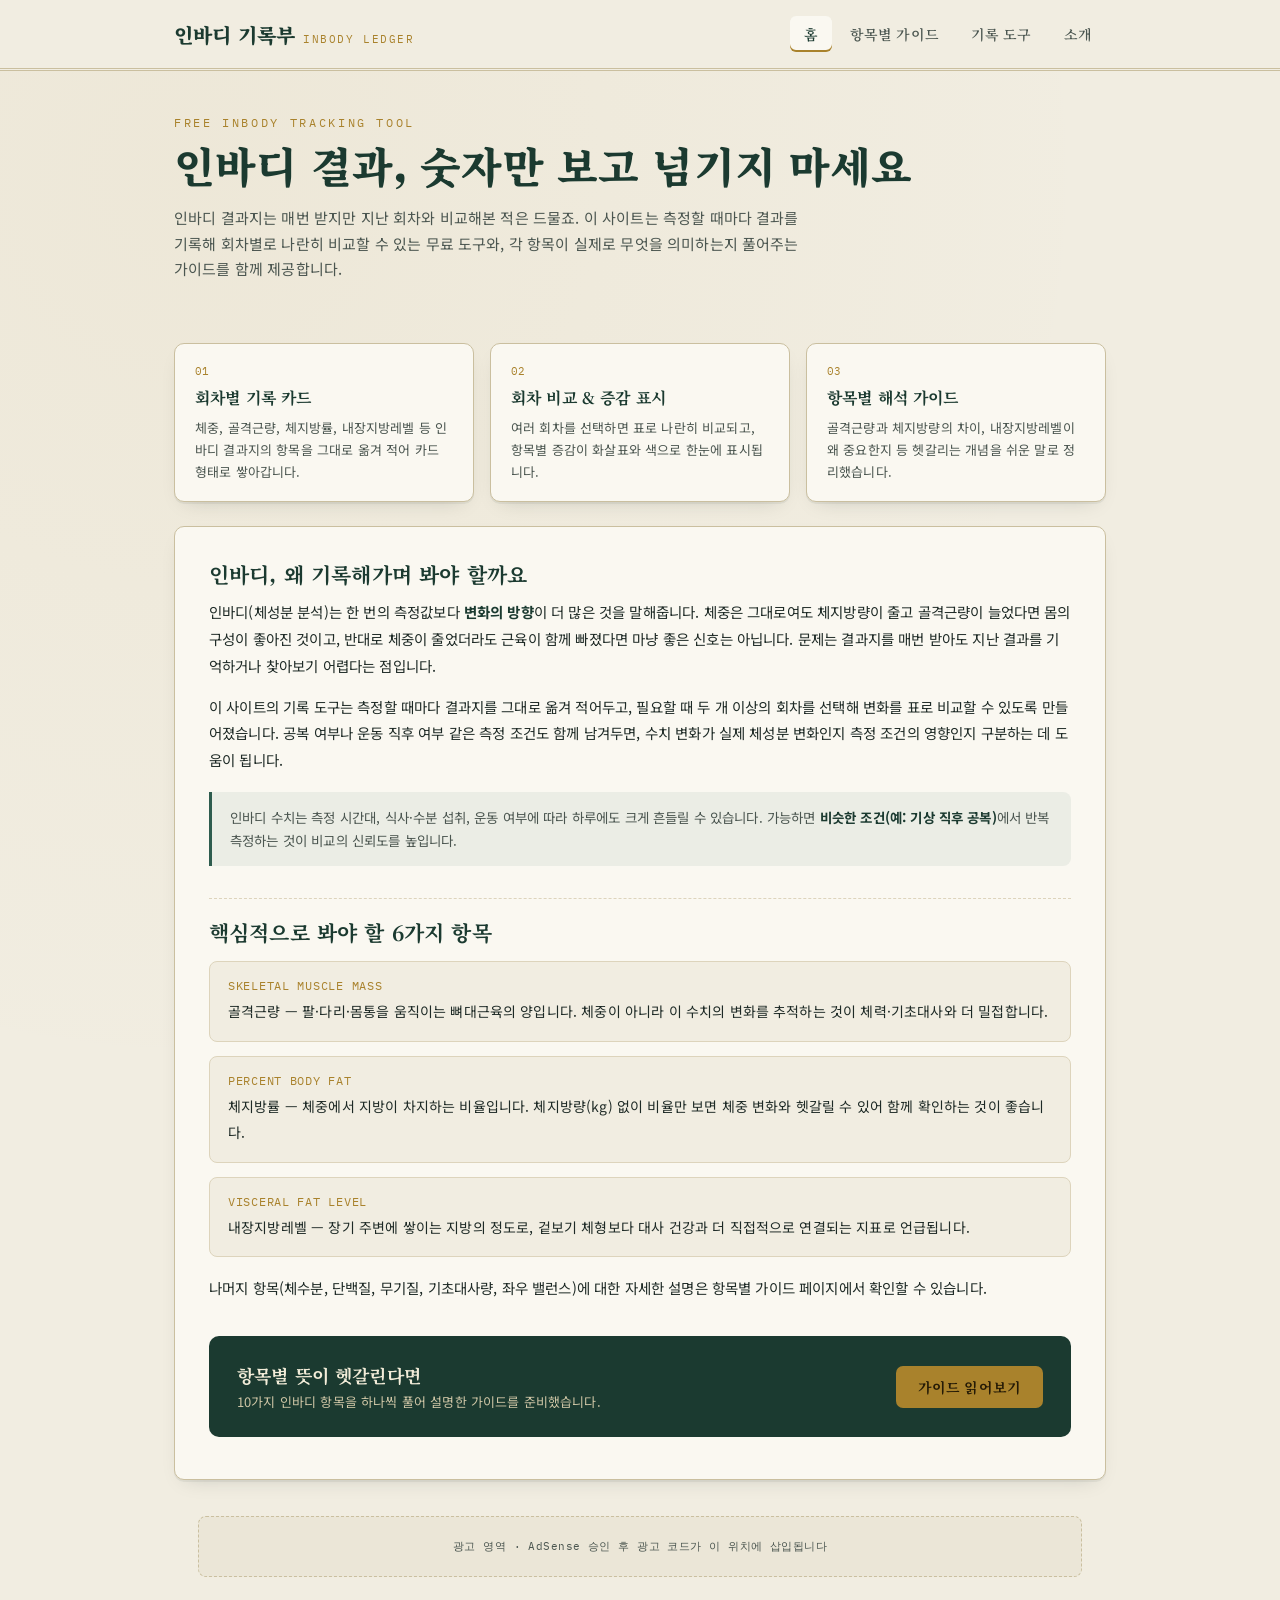
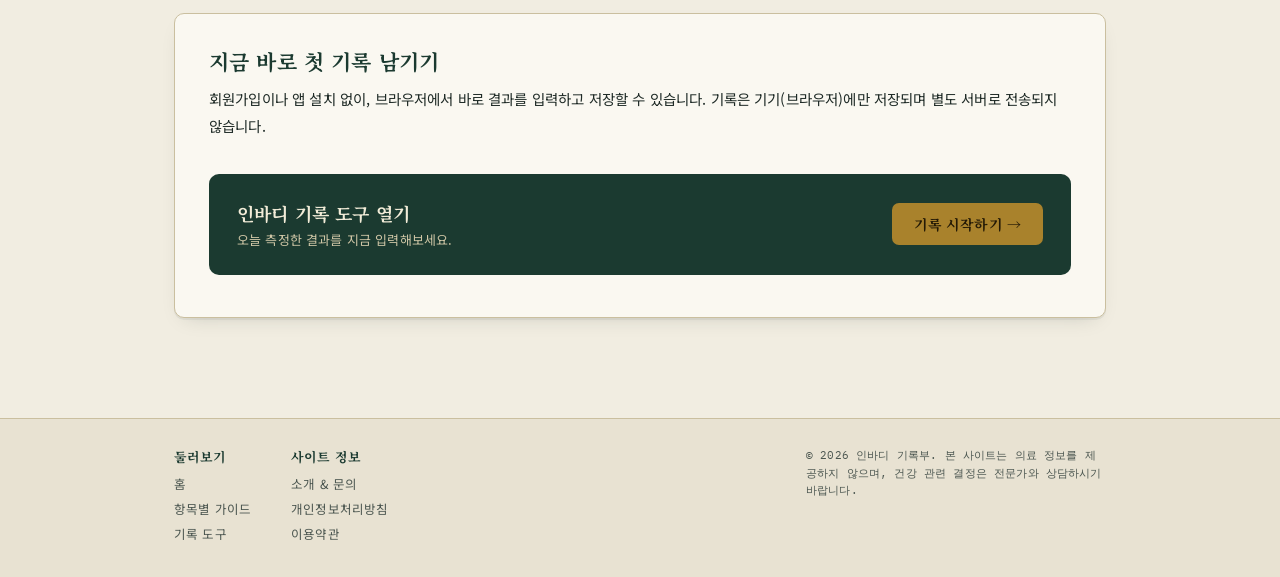
==== index.html @ d4ae5d89 "Add files via upload" ====
<!DOCTYPE html>
<html lang="ko">
<head>
<meta charset="UTF-8">
<meta name="viewport" content="width=device-width, initial-scale=1.0">
<title>인바디 기록부 | 인바디 결과 해석 가이드 &amp; 무료 기록 도구</title>
<meta name="description" content="인바디 측정 결과를 회차별로 기록하고 비교하는 무료 도구와, 골격근량·체지방률·내장지방레벨 등 인바디 항목을 쉽게 풀어 설명하는 가이드를 제공합니다.">
<link rel="canonical" href="https://example.com/">
<meta property="og:title" content="인바디 기록부 — 인바디 결과 기록 &amp; 해석 가이드">
<meta property="og:description" content="인바디 측정할 때마다 결과를 기록하고, 회차별로 비교해보세요. 항목별 해석 가이드도 함께 제공합니다.">
<meta property="og:type" content="website">
<link rel="preconnect" href="https://fonts.googleapis.com">
<link href="https://fonts.googleapis.com/css2?family=Noto+Serif+KR:wght@500;600;700;900&family=Noto+Sans+KR:wght@400;500;700&family=IBM+Plex+Mono:wght@400;500;600&display=swap" rel="stylesheet">
<link rel="stylesheet" href="css/style.css">
</head>
<body>

<header class="site-header">
  <div class="bar">
    <a class="brand" href="index.html">
      <span class="mark">인바디 기록부</span>
      <span class="sub">INBODY LEDGER</span>
    </a>
    <nav class="site-nav">
      <a href="index.html" class="active">홈</a>
      <a href="guide.html">항목별 가이드</a>
      <a href="tracker.html">기록 도구</a>
      <a href="about.html">소개</a>
    </nav>
  </div>
</header>

<div class="page-cover">
  <div class="eyebrow">FREE INBODY TRACKING TOOL</div>
  <h1 class="title">인바디 결과, 숫자만 보고 넘기지 마세요</h1>
  <p class="lede">인바디 결과지는 매번 받지만 지난 회차와 비교해본 적은 드물죠. 이 사이트는 측정할 때마다 결과를 기록해 회차별로 나란히 비교할 수 있는 무료 도구와, 각 항목이 실제로 무엇을 의미하는지 풀어주는 가이드를 함께 제공합니다.</p>
</div>

<main class="content">
  <div class="feature-grid">
    <div class="feature-card">
      <div class="num">01</div>
      <h3>회차별 기록 카드</h3>
      <p>체중, 골격근량, 체지방률, 내장지방레벨 등 인바디 결과지의 항목을 그대로 옮겨 적어 카드 형태로 쌓아갑니다.</p>
    </div>
    <div class="feature-card">
      <div class="num">02</div>
      <h3>회차 비교 &amp; 증감 표시</h3>
      <p>여러 회차를 선택하면 표로 나란히 비교되고, 항목별 증감이 화살표와 색으로 한눈에 표시됩니다.</p>
    </div>
    <div class="feature-card">
      <div class="num">03</div>
      <h3>항목별 해석 가이드</h3>
      <p>골격근량과 체지방량의 차이, 내장지방레벨이 왜 중요한지 등 헷갈리는 개념을 쉬운 말로 정리했습니다.</p>
    </div>
  </div>

  <article class="doc">
    <h2>인바디, 왜 기록해가며 봐야 할까요</h2>
    <p>인바디(체성분 분석)는 한 번의 측정값보다 <strong>변화의 방향</strong>이 더 많은 것을 말해줍니다. 체중은 그대로여도 체지방량이 줄고 골격근량이 늘었다면 몸의 구성이 좋아진 것이고, 반대로 체중이 줄었더라도 근육이 함께 빠졌다면 마냥 좋은 신호는 아닙니다. 문제는 결과지를 매번 받아도 지난 결과를 기억하거나 찾아보기 어렵다는 점입니다.</p>
    <p>이 사이트의 기록 도구는 측정할 때마다 결과지를 그대로 옮겨 적어두고, 필요할 때 두 개 이상의 회차를 선택해 변화를 표로 비교할 수 있도록 만들어졌습니다. 공복 여부나 운동 직후 여부 같은 측정 조건도 함께 남겨두면, 수치 변화가 실제 체성분 변화인지 측정 조건의 영향인지 구분하는 데 도움이 됩니다.</p>

    <div class="callout">
      인바디 수치는 측정 시간대, 식사·수분 섭취, 운동 여부에 따라 하루에도 크게 흔들릴 수 있습니다. 가능하면 <strong>비슷한 조건(예: 기상 직후 공복)</strong>에서 반복 측정하는 것이 비교의 신뢰도를 높입니다.
    </div>

    <h2>핵심적으로 봐야 할 6가지 항목</h2>
    <div class="metric-card">
      <div class="mname">SKELETAL MUSCLE MASS</div>
      <p style="margin:0;font-size:14px;">골격근량 — 팔·다리·몸통을 움직이는 뼈대근육의 양입니다. 체중이 아니라 이 수치의 변화를 추적하는 것이 체력·기초대사와 더 밀접합니다.</p>
    </div>
    <div class="metric-card">
      <div class="mname">PERCENT BODY FAT</div>
      <p style="margin:0;font-size:14px;">체지방률 — 체중에서 지방이 차지하는 비율입니다. 체지방량(kg) 없이 비율만 보면 체중 변화와 헷갈릴 수 있어 함께 확인하는 것이 좋습니다.</p>
    </div>
    <div class="metric-card">
      <div class="mname">VISCERAL FAT LEVEL</div>
      <p style="margin:0;font-size:14px;">내장지방레벨 — 장기 주변에 쌓이는 지방의 정도로, 겉보기 체형보다 대사 건강과 더 직접적으로 연결되는 지표로 언급됩니다.</p>
    </div>
    <p style="margin-top:18px;">나머지 항목(체수분, 단백질, 무기질, 기초대사량, 좌우 밸런스)에 대한 자세한 설명은 항목별 가이드 페이지에서 확인할 수 있습니다.</p>

    <div class="cta-block">
      <div class="cta-text">
        <div class="h">항목별 뜻이 헷갈린다면</div>
        <div class="p">10가지 인바디 항목을 하나씩 풀어 설명한 가이드를 준비했습니다.</div>
      </div>
      <a class="btn" href="guide.html">가이드 읽어보기</a>
    </div>
  </article>

  <div class="ad-slot">
    <div class="frame">광고 영역 · AdSense 승인 후 광고 코드가 이 위치에 삽입됩니다</div>
  </div>

  <article class="doc" style="margin-top:24px;">
    <h2>지금 바로 첫 기록 남기기</h2>
    <p>회원가입이나 앱 설치 없이, 브라우저에서 바로 결과를 입력하고 저장할 수 있습니다. 기록은 기기(브라우저)에만 저장되며 별도 서버로 전송되지 않습니다.</p>
    <div class="cta-block">
      <div class="cta-text">
        <div class="h">인바디 기록 도구 열기</div>
        <div class="p">오늘 측정한 결과를 지금 입력해보세요.</div>
      </div>
      <a class="btn" href="tracker.html">기록 시작하기 →</a>
    </div>
  </article>
</main>

<footer class="site-footer">
  <div class="wrap">
    <div class="cols">
      <div class="col">
        <h4>둘러보기</h4>
        <a href="index.html">홈</a>
        <a href="guide.html">항목별 가이드</a>
        <a href="tracker.html">기록 도구</a>
      </div>
      <div class="col">
        <h4>사이트 정보</h4>
        <a href="about.html">소개 &amp; 문의</a>
        <a href="privacy.html">개인정보처리방침</a>
        <a href="terms.html">이용약관</a>
      </div>
    </div>
    <div class="legal">
      © 2026 인바디 기록부. 본 사이트는 의료 정보를 제공하지 않으며, 건강 관련 결정은 전문가와 상담하시기 바랍니다.
    </div>
  </div>
</footer>

</body>
</html>
---- css/style.css ----
:root{
  --paper: #f1ede1;
  --paper-deep: #e8e2d2;
  --card: #faf8f1;
  --ink: #1e2a26;
  --ink-soft: #4b5650;
  --teal: #2e5c4e;
  --teal-dark: #1b3a30;
  --brass: #a9822c;
  --clay: #a5432e;
  --clay-soft: #c97a63;
  --line: #cabf9f;
  --line-soft: #ddd4bc;
  --up: #2e5c4e;
  --down: #a5432e;
  --shadow: 0 2px 0 rgba(30,42,38,0.06), 0 8px 20px -12px rgba(30,42,38,0.25);
}

*{ box-sizing: border-box; }

html{ scroll-behavior: smooth; }

body{
  margin:0;
  background:
    radial-gradient(circle at 15% 8%, rgba(169,130,44,0.05), transparent 40%),
    var(--paper);
  color: var(--ink);
  font-family: 'Noto Sans KR', sans-serif;
  letter-spacing: 0.01em;
}

::selection{ background: var(--brass); color: var(--card); }

a{ color: var(--teal-dark); }

/* ===== Site header / nav ===== */
header.site-header{
  border-bottom: 3px double var(--line);
  background: var(--paper);
  position: sticky; top:0; z-index: 50;
}
.site-header .bar{
  max-width: 980px;
  margin: 0 auto;
  padding: 16px 24px;
  display:flex;
  align-items:center;
  justify-content: space-between;
  gap: 16px;
  flex-wrap: wrap;
}
.brand{
  display:flex;
  align-items:baseline;
  gap: 8px;
  text-decoration:none;
}
.brand .mark{
  font-family:'Noto Serif KR', serif;
  font-weight:900;
  font-size: 20px;
  color: var(--teal-dark);
}
.brand .sub{
  font-family:'IBM Plex Mono', monospace;
  font-size: 10.5px;
  color: var(--brass);
  letter-spacing: 0.15em;
  text-transform: uppercase;
}
nav.site-nav{ display:flex; gap: 4px; flex-wrap: wrap; }
nav.site-nav a{
  font-family:'Noto Serif KR', serif;
  font-weight:600;
  font-size: 14px;
  text-decoration: none;
  color: var(--ink-soft);
  padding: 8px 14px;
  border-radius: 6px;
}
nav.site-nav a:hover, nav.site-nav a.active{
  color: var(--teal-dark);
  background: var(--card);
  box-shadow: 0 -2px 0 var(--brass) inset;
}

/* ===== Hero / page header ===== */
.page-cover{
  max-width: 980px;
  margin: 0 auto;
  padding: 44px 24px 22px;
}
.eyebrow{
  font-family:'IBM Plex Mono', monospace;
  font-size: 12px;
  letter-spacing: 0.22em;
  color: var(--brass);
  text-transform: uppercase;
  margin-bottom: 10px;
}
h1.title{
  font-family:'Noto Serif KR', serif;
  font-weight: 900;
  font-size: clamp(28px, 4.6vw, 42px);
  margin: 0 0 10px;
  color: var(--teal-dark);
  line-height: 1.2;
}
.lede{
  font-size: 15px;
  color: var(--ink-soft);
  max-width: 640px;
  line-height: 1.7;
}

main.content{ max-width: 980px; margin: 0 auto; padding: 0 24px 60px; }

/* ===== article / content blocks ===== */
article.doc{
  background: var(--card);
  border: 1px solid var(--line);
  border-radius: 10px;
  padding: 32px 34px;
  box-shadow: var(--shadow);
  margin-top: 10px;
}
article.doc h2{
  font-family:'Noto Serif KR', serif;
  font-size: 21px;
  color: var(--teal-dark);
  margin: 32px 0 10px;
  padding-top: 18px;
  border-top: 1px dashed var(--line-soft);
}
article.doc h2:first-child{ margin-top:0; padding-top:0; border-top:none; }
article.doc h3{
  font-family:'Noto Serif KR', serif;
  font-size: 16.5px;
  color: var(--ink);
  margin: 20px 0 6px;
}
article.doc p{ line-height: 1.85; font-size: 14.5px; color: var(--ink); margin: 0 0 14px; }
article.doc ul, article.doc ol{ line-height:1.85; font-size:14.5px; padding-left: 20px; margin: 0 0 14px;}
article.doc li{ margin-bottom: 6px; }
article.doc strong{ color: var(--teal-dark); }
article.doc .updated{
  font-family:'IBM Plex Mono', monospace;
  font-size: 11.5px;
  color: var(--ink-soft);
  margin-bottom: 8px;
}

.metric-card{
  background: var(--paper);
  border: 1px solid var(--line-soft);
  border-radius: 8px;
  padding: 16px 18px;
  margin: 14px 0;
}
.metric-card .mname{
  font-family:'IBM Plex Mono', monospace;
  font-size: 12px;
  color: var(--brass);
  letter-spacing: 0.06em;
  margin-bottom: 6px;
}

.callout{
  background: rgba(46,92,78,0.07);
  border-left: 3px solid var(--teal);
  border-radius: 0 8px 8px 0;
  padding: 14px 18px;
  font-size: 13.5px;
  color: var(--ink-soft);
  margin: 18px 0;
  line-height: 1.7;
}

/* ===== CTA block ===== */
.cta-block{
  display:flex;
  align-items:center;
  justify-content: space-between;
  gap: 18px;
  flex-wrap: wrap;
  background: var(--teal-dark);
  color: #f2ecd8;
  border-radius: 10px;
  padding: 26px 28px;
  margin: 34px 0 10px;
}
.cta-block .cta-text .h{
  font-family:'Noto Serif KR', serif;
  font-weight:700;
  font-size: 18px;
  margin-bottom: 4px;
}
.cta-block .cta-text .p{
  font-size: 13px;
  color: #cfc6a6;
}
.btn{
  font-family:'Noto Serif KR', serif;
  font-weight:700;
  font-size: 14px;
  background: var(--brass);
  color: #241a06;
  text-decoration:none;
  padding: 11px 22px;
  border-radius: 7px;
  white-space: nowrap;
}
.btn:hover{ background: #c19a3c; }
.btn.outline{
  background: transparent;
  border: 1px solid var(--line);
  color: var(--ink-soft);
}
.btn.outline:hover{ border-color: var(--teal); color: var(--teal-dark); }

/* ===== 3-column feature grid ===== */
.feature-grid{
  display:grid;
  grid-template-columns: repeat(auto-fit, minmax(260px,1fr));
  gap: 16px;
  margin: 24px 0;
}
.feature-card{
  background: var(--card);
  border: 1px solid var(--line);
  border-radius: 10px;
  padding: 20px 20px 18px;
  box-shadow: var(--shadow);
}
.feature-card .num{
  font-family:'IBM Plex Mono', monospace;
  font-size: 11px;
  color: var(--brass);
  margin-bottom: 8px;
}
.feature-card h3{
  font-family:'Noto Serif KR', serif;
  font-size: 16px;
  color: var(--teal-dark);
  margin: 0 0 8px;
}
.feature-card p{ font-size: 13px; color: var(--ink-soft); line-height:1.7; margin:0; }

/* ===== Ad slot placeholder ===== */
.ad-slot{
  max-width: 980px;
  margin: 36px auto;
  padding: 0 24px;
}
.ad-slot .frame{
  border: 1px dashed var(--line);
  border-radius: 8px;
  background: rgba(202,191,159,0.15);
  text-align:center;
  padding: 22px 14px;
  font-family:'IBM Plex Mono', monospace;
  font-size: 11px;
  color: var(--ink-soft);
  letter-spacing: 0.04em;
}

/* ===== footer ===== */
footer.site-footer{
  border-top: 1px solid var(--line);
  margin-top: 40px;
  background: var(--paper-deep);
}
footer.site-footer .wrap{
  max-width: 980px; margin:0 auto; padding: 28px 24px;
  display:flex; justify-content: space-between; gap: 20px; flex-wrap:wrap;
}
footer.site-footer .cols{ display:flex; gap: 40px; flex-wrap:wrap; }
footer.site-footer .col h4{
  font-family:'Noto Serif KR', serif;
  font-size: 13px;
  color: var(--teal-dark);
  margin: 0 0 8px;
}
footer.site-footer .col a{
  display:block;
  font-size: 12.5px;
  color: var(--ink-soft);
  text-decoration:none;
  margin-bottom: 6px;
}
footer.site-footer .col a:hover{ color: var(--teal-dark); }
footer.site-footer .legal{
  font-family:'IBM Plex Mono', monospace;
  font-size: 11px;
  color: var(--ink-soft);
  max-width: 300px;
  line-height:1.6;
}

@media (max-width: 640px){
  .site-header .bar{ flex-direction: column; align-items: flex-start; }
  .cta-block{ flex-direction:column; align-items:flex-start; }
}

@media (prefers-reduced-motion: reduce){ *{ scroll-behavior:auto !important; } }

/* ===== Tracker tool specific styles ===== */
.tool-tabs{
  display:flex;
  gap: 4px;
  margin: 6px 0 0;
  border-bottom: 1px solid var(--line);
}
.tool-tabs button{
  font-family:'Noto Serif KR', serif;
  font-weight:600;
  font-size: 15px;
  background: transparent;
  border: 1px solid transparent;
  border-bottom: none;
  padding: 10px 18px;
  cursor:pointer;
  color: var(--ink-soft);
  border-radius: 6px 6px 0 0;
  position: relative;
  top: 1px;
}
.tool-tabs button.active{
  background: var(--card);
  color: var(--teal-dark);
  border-color: var(--line);
  box-shadow: 0 -2px 0 var(--brass) inset;
}
.tool-tabs button .count{
  font-family:'IBM Plex Mono',monospace;
  font-size: 11px;
  color: var(--brass);
  margin-left:6px;
}

.tool-panel{ display:none; padding: 26px 0 10px; }
.tool-panel.active{ display:block; }

.form-card{
  background: var(--card);
  border: 1px solid var(--line);
  border-radius: 10px;
  padding: 26px 26px 22px;
  box-shadow: var(--shadow);
}
.form-card h2{
  font-family:'Noto Serif KR', serif;
  font-size: 19px;
  margin: 0 0 4px;
  color: var(--teal-dark);
}
.form-hint{ font-size: 12.5px; color: var(--ink-soft); margin: 0 0 20px; }

.grid{
  display:grid;
  grid-template-columns: repeat(auto-fill, minmax(150px,1fr));
  gap: 14px 16px;
}
.field label{
  display:block;
  font-size: 11.5px;
  color: var(--ink-soft);
  margin-bottom: 5px;
  font-family:'IBM Plex Mono', monospace;
  letter-spacing: 0.03em;
}
.field .req{ color: var(--clay); }
.field input, .field select, .field textarea{
  width:100%;
  font-family:'IBM Plex Mono', monospace;
  font-size: 14.5px;
  padding: 8px 9px;
  border: 1px solid var(--line);
  border-radius: 6px;
  background: #fffefb;
  color: var(--ink);
}
.field select{ font-family:'Noto Sans KR', sans-serif; }
.field input:focus, .field select:focus, .field textarea:focus{
  outline: 2px solid var(--brass);
  outline-offset: 1px;
}
.field.full{ grid-column: 1/-1; }
.field textarea{ resize: vertical; min-height: 54px; font-family:'Noto Sans KR', sans-serif; }

.photo-drop{
  border: 1px dashed var(--line);
  border-radius: 8px;
  padding: 14px;
  text-align:center;
  font-size: 12.5px;
  color: var(--ink-soft);
  cursor:pointer;
  background: var(--paper);
}
.photo-drop img{ max-height: 90px; border-radius: 4px; display:block; margin: 0 auto 6px; }

.form-actions{
  display:flex;
  justify-content: flex-end;
  gap: 10px;
  margin-top: 22px;
  padding-top: 16px;
  border-top: 1px dashed var(--line-soft);
}
button.primary{
  font-family:'Noto Serif KR', serif;
  font-weight:700;
  font-size: 14.5px;
  background: var(--teal);
  color: #fbf7ec;
  border:none;
  padding: 11px 22px;
  border-radius: 7px;
  cursor:pointer;
  transition: transform .12s ease, background .12s ease;
}
button.primary:hover{ background: var(--teal-dark); transform: translateY(-1px); }
button.ghost{
  font-family:'Noto Sans KR', sans-serif;
  font-size: 13.5px;
  background: transparent;
  border: 1px solid var(--line);
  color: var(--ink-soft);
  padding: 10px 16px;
  border-radius: 7px;
  cursor:pointer;
}
button.ghost:hover{ border-color: var(--teal); color: var(--teal-dark); }

.empty-state{
  text-align:center;
  padding: 60px 20px;
  color: var(--ink-soft);
  font-size: 14px;
}
.empty-state .big{
  font-family:'Noto Serif KR', serif;
  font-size: 20px;
  color: var(--teal-dark);
  margin-bottom: 8px;
}

.record-list{ display:flex; flex-direction:column; gap: 16px; margin-top: 20px; }

.rcard{
  display:flex;
  background: var(--card);
  border: 1px solid var(--line);
  border-radius: 4px 10px 10px 4px;
  box-shadow: var(--shadow);
  position: relative;
  overflow: hidden;
}
.rcard .tab{
  width: 46px;
  flex-shrink:0;
  background: var(--teal-dark);
  display:flex;
  flex-direction:column;
  align-items:center;
  justify-content:center;
  position: relative;
}
.rcard .tab .hole{
  width: 13px; height: 13px;
  border-radius: 50%;
  background: var(--paper);
  box-shadow: inset 0 0 0 1px rgba(0,0,0,0.15);
  margin-bottom: 10px;
}
.rcard .tab .seq{
  font-family:'IBM Plex Mono', monospace;
  font-size: 11px;
  color: #d8cfaf;
  writing-mode: vertical-rl;
  letter-spacing: 0.1em;
}
.rcard.selected .tab{ background: var(--brass); }
.rcard.selected{ box-shadow: 0 0 0 2px var(--brass), var(--shadow); }

.rcard .body{ flex:1; padding: 16px 18px; }
.rcard .rhead{
  display:flex;
  align-items: baseline;
  justify-content: space-between;
  gap: 10px;
  margin-bottom: 10px;
  flex-wrap: wrap;
}
.rcard .date{
  font-family:'Noto Serif KR', serif;
  font-weight:700;
  font-size: 17px;
  color: var(--teal-dark);
}
.rcard .condition{
  font-family:'IBM Plex Mono', monospace;
  font-size: 11.5px;
  color: var(--brass);
  background: rgba(169,130,44,0.1);
  padding: 3px 8px;
  border-radius: 4px;
}
.rcard .rhead-actions{ display:flex; gap:8px; align-items:center; margin-left:auto; }
.rcard .rhead-actions label{
  display:flex; align-items:center; gap:5px;
  font-size: 11.5px; color: var(--ink-soft); cursor:pointer;
  font-family:'IBM Plex Mono', monospace;
}
.rcard .del{
  background:none; border:none; color: var(--clay-soft);
  cursor:pointer; font-size: 12px; padding: 2px 6px;
}
.rcard .del:hover{ color: var(--clay); }

.metrics{
  display:grid;
  grid-template-columns: repeat(auto-fill, minmax(96px, 1fr));
  gap: 10px 14px;
  padding-top: 10px;
  border-top: 1px solid var(--line-soft);
}
.metric .k{ font-size: 10.5px; color: var(--ink-soft); margin-bottom:2px; }
.metric .v{ font-family:'IBM Plex Mono', monospace; font-weight:600; font-size: 15px; color: var(--ink); }
.metric .v .unit{ font-size: 10.5px; color: var(--ink-soft); font-weight:400; margin-left:2px;}

.rcard .memo{
  margin-top: 12px;
  font-size: 12.5px;
  color: var(--ink-soft);
  padding-top: 10px;
  border-top: 1px dashed var(--line-soft);
  line-height: 1.5;
}
.rcard .thumb{
  position:absolute; right:14px; top:14px;
  width: 46px; height: 46px; border-radius: 6px; object-fit:cover;
  border: 1px solid var(--line);
}

.compare-bar{
  display:flex;
  align-items:center;
  justify-content: space-between;
  background: var(--teal-dark);
  color: #f2ecd8;
  padding: 12px 18px;
  border-radius: 8px;
  margin-bottom: 18px;
  font-size: 13px;
  gap: 12px;
  flex-wrap: wrap;
}
.compare-bar .thread-note{ font-family:'IBM Plex Mono', monospace; font-size:12px; color:#d8cfaf; }
.compare-bar button.primary{ padding: 8px 16px; font-size: 13px; }

.compare-table-wrap{ overflow-x:auto; margin-top: 6px; }
table.compare{
  width:100%;
  border-collapse: collapse;
  background: var(--card);
  border: 1px solid var(--line);
  border-radius: 10px;
  overflow:hidden;
  font-size: 13.5px;
}
table.compare th, table.compare td{
  padding: 10px 14px;
  text-align: left;
  border-bottom: 1px solid var(--line-soft);
  white-space: nowrap;
}
table.compare thead th{
  font-family:'Noto Serif KR', serif;
  background: var(--paper-deep);
  color: var(--teal-dark);
  font-size: 13px;
}
table.compare tbody th{
  font-family:'IBM Plex Mono', monospace;
  font-size: 11.5px;
  color: var(--ink-soft);
  background: var(--paper);
  position: sticky; left:0;
}
table.compare td{ font-family:'IBM Plex Mono', monospace; }
.delta{ font-size: 11px; margin-left:6px; }
.delta.up{ color: var(--up); }
.delta.down{ color: var(--down); }
.delta.flat{ color: var(--ink-soft); }

.compare-empty{
  text-align:center; padding: 50px 20px; color: var(--ink-soft); font-size:13.5px;
}

.avg-banner{
  display:flex; gap: 24px; flex-wrap:wrap;
  background: var(--paper-deep);
  border: 1px solid var(--line);
  border-radius: 8px;
  padding: 14px 18px;
  margin-bottom: 16px;
  font-family:'IBM Plex Mono', monospace;
  font-size: 12.5px;
}
.avg-banner b{ color: var(--teal-dark); font-family:'Noto Serif KR', serif; }
.avg-banner span.tag{ color: var(--brass); font-weight:600; }

.storage-warning{
  max-width:980px;margin:16px auto 0;padding:12px 18px;
  background:#f6e9c9;border:1px solid #a9822c;border-radius:8px;
  font-size:12.5px;color:#4b3a12;font-family:'Noto Sans KR',sans-serif;
}

@media (max-width: 560px){
  .rcard{ flex-direction: column; }
  .rcard .tab{ width:100%; flex-direction:row; padding: 8px; }
  .rcard .tab .hole{ margin: 0 10px 0 0; }
  .rcard .tab .seq{ writing-mode: horizontal-tb; }
  .rcard .thumb{ position: static; margin-bottom: 8px; }
}
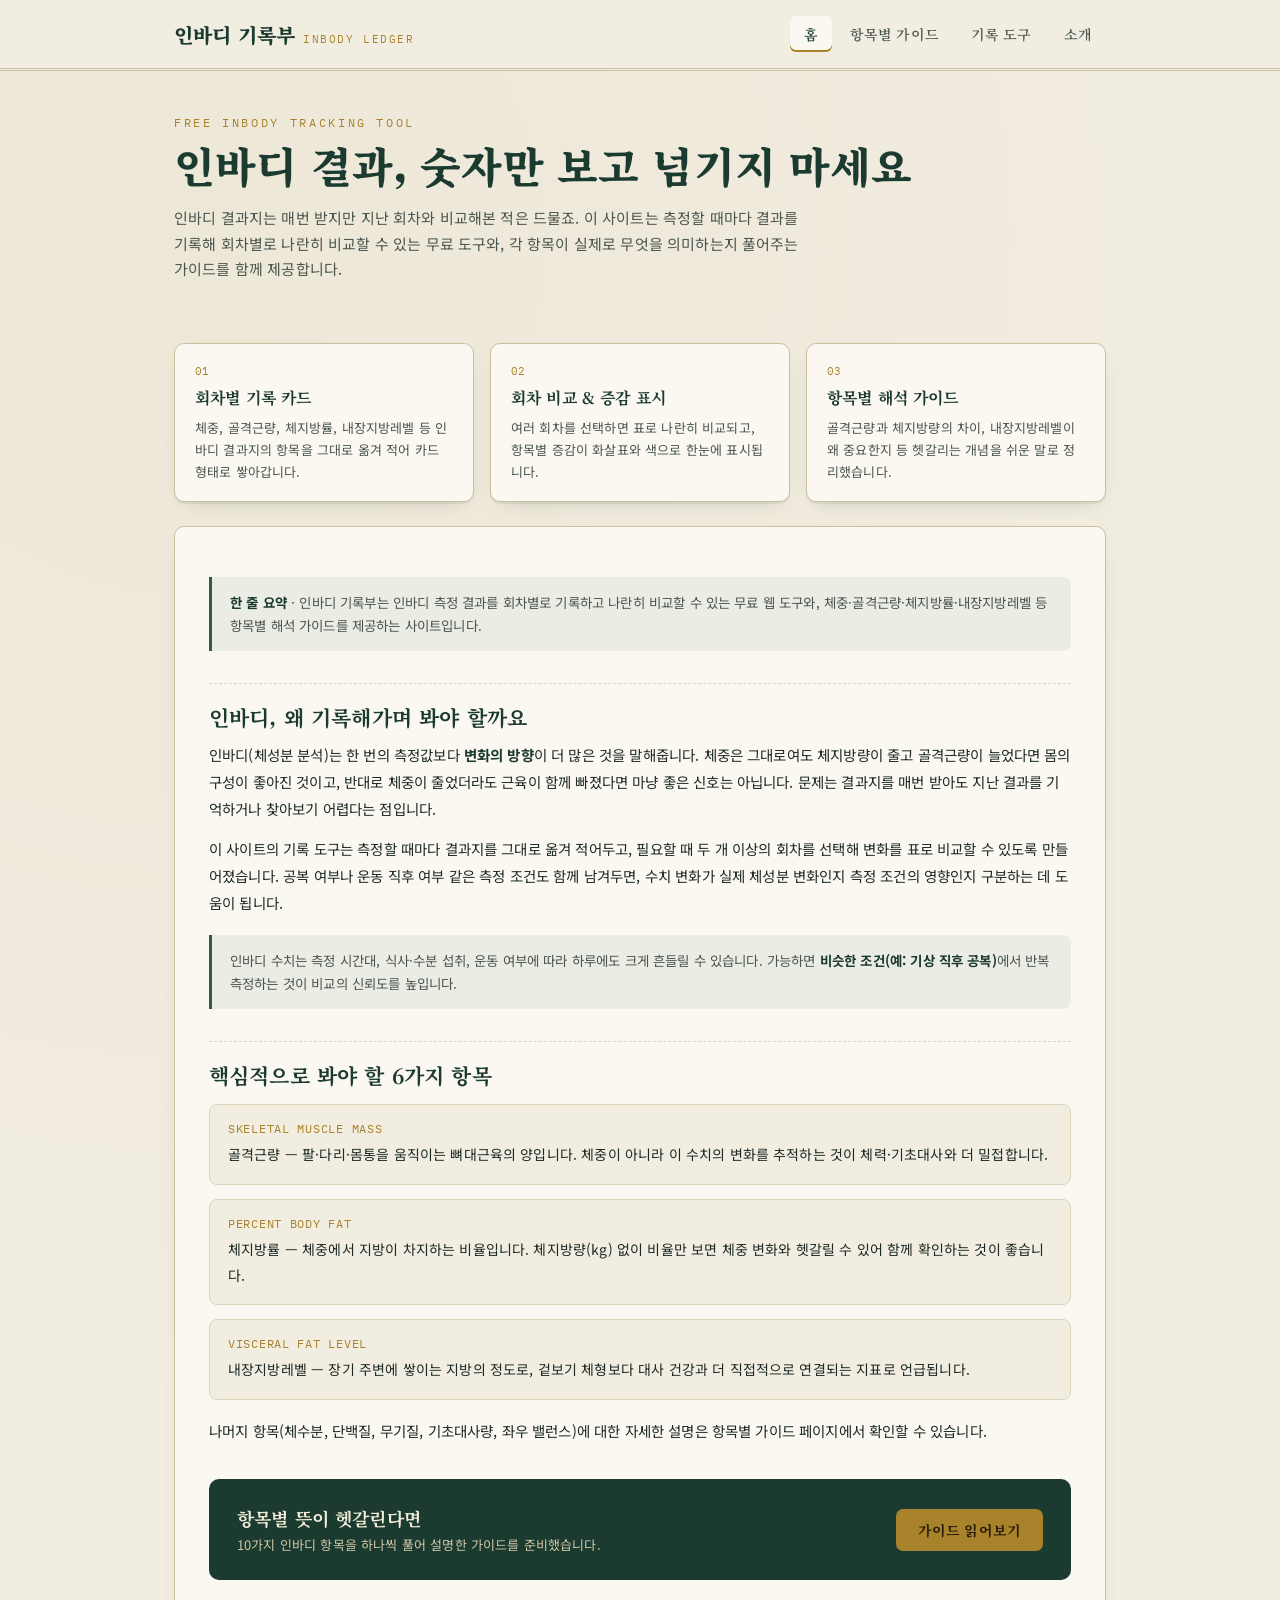
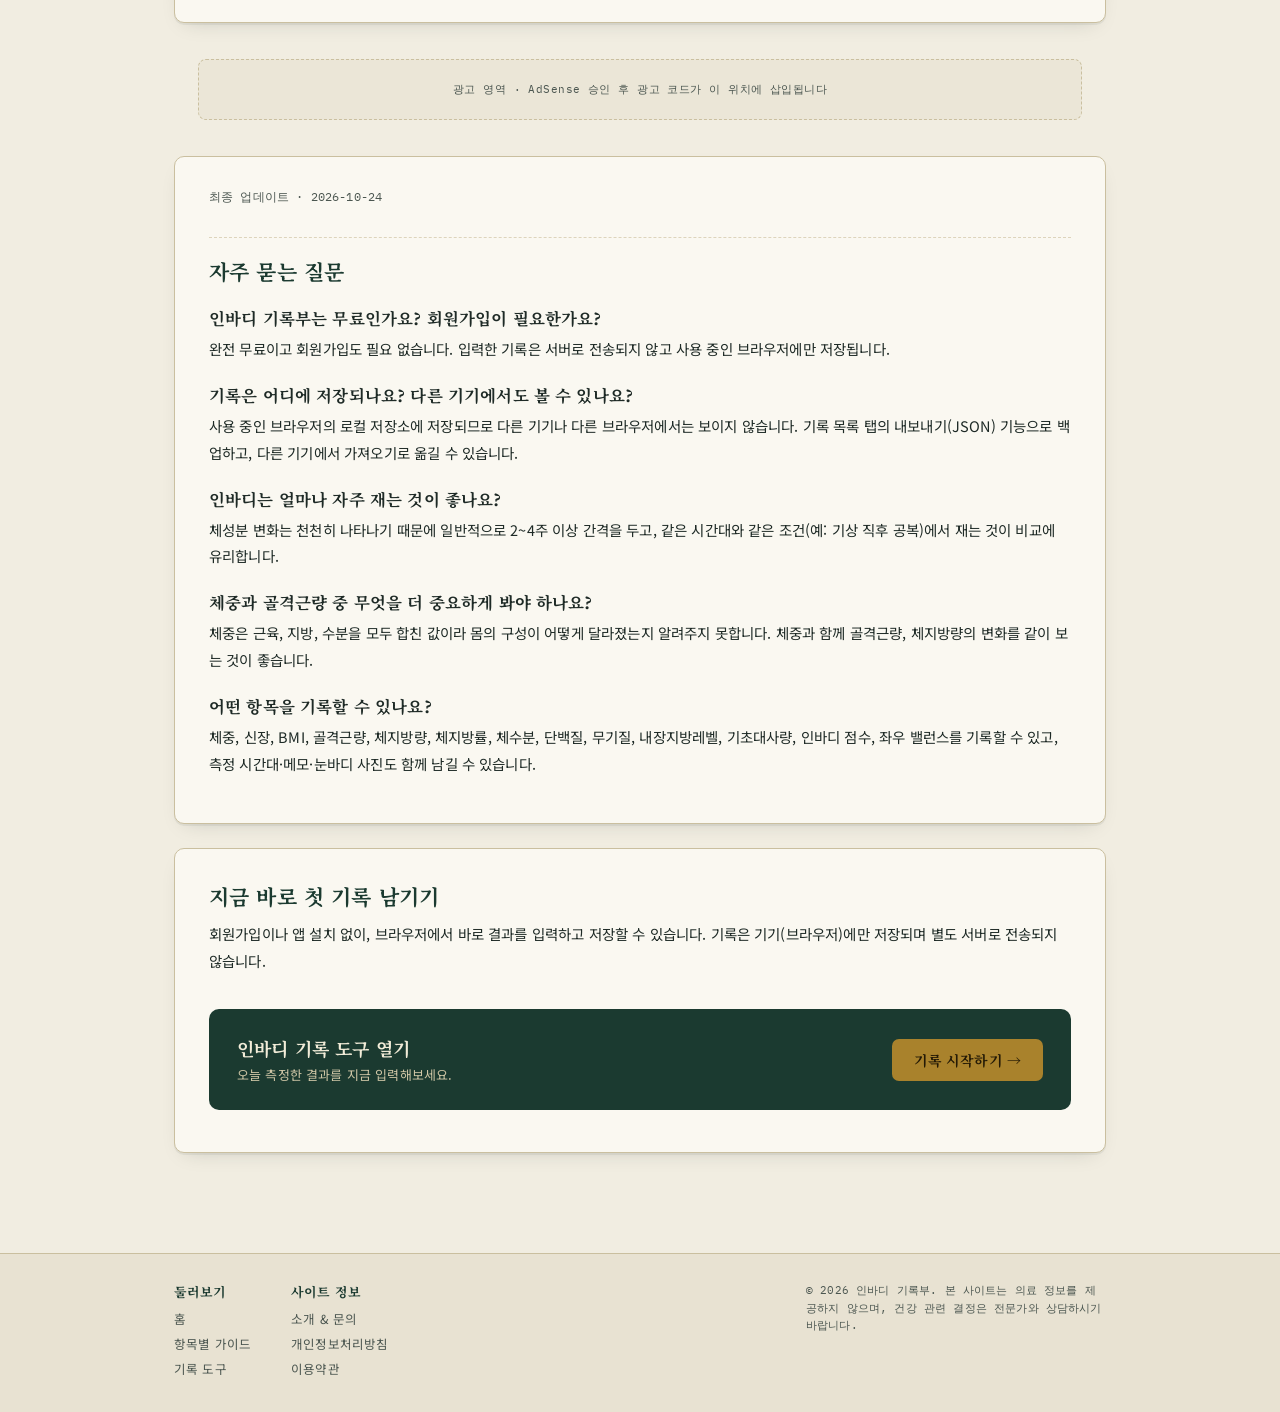
==== commit 8d9d1a67: "Add files via upload" ====
--- a/index.html
+++ b/index.html
@@ -5,13 +5,75 @@
 <meta name="viewport" content="width=device-width, initial-scale=1.0">
 <title>인바디 기록부 | 인바디 결과 해석 가이드 &amp; 무료 기록 도구</title>
 <meta name="description" content="인바디 측정 결과를 회차별로 기록하고 비교하는 무료 도구와, 골격근량·체지방률·내장지방레벨 등 인바디 항목을 쉽게 풀어 설명하는 가이드를 제공합니다.">
-<link rel="canonical" href="https://example.com/">
+<link rel="canonical" href="https://inbody-tracker-vert.vercel.app/">
 <meta property="og:title" content="인바디 기록부 — 인바디 결과 기록 &amp; 해석 가이드">
 <meta property="og:description" content="인바디 측정할 때마다 결과를 기록하고, 회차별로 비교해보세요. 항목별 해석 가이드도 함께 제공합니다.">
 <meta property="og:type" content="website">
+<meta name="naver-site-verification" content="7c5803e0667ca97e8ee6781f5c3fd69aa331b6ec" />
 <link rel="preconnect" href="https://fonts.googleapis.com">
 <link href="https://fonts.googleapis.com/css2?family=Noto+Serif+KR:wght@500;600;700;900&family=Noto+Sans+KR:wght@400;500;700&family=IBM+Plex+Mono:wght@400;500;600&display=swap" rel="stylesheet">
+<script async src="https://pagead2.googlesyndication.com/pagead/js/adsbygoogle.js?client=ca-pub-2557338953436433"
+     crossorigin="anonymous"></script>
 <link rel="stylesheet" href="css/style.css">
+<script type="application/ld+json">
+{
+  "@context": "https://schema.org",
+  "@type": "WebSite",
+  "name": "인바디 기록부",
+  "url": "https://inbody-tracker-vert.vercel.app/",
+  "inLanguage": "ko-KR",
+  "description": "인바디 측정 결과를 회차별로 기록하고 비교하는 무료 웹 도구와 인바디 항목별 해석 가이드를 제공하는 사이트"
+}
+</script>
+<script type="application/ld+json">
+{
+  "@context": "https://schema.org",
+  "@type": "FAQPage",
+  "inLanguage": "ko-KR",
+  "mainEntity": [
+    {
+      "@type": "Question",
+      "name": "인바디 기록부는 무료인가요? 회원가입이 필요한가요?",
+      "acceptedAnswer": {
+        "@type": "Answer",
+        "text": "완전 무료이고 회원가입도 필요 없습니다. 입력한 기록은 서버로 전송되지 않고 사용 중인 브라우저에만 저장됩니다."
+      }
+    },
+    {
+      "@type": "Question",
+      "name": "기록은 어디에 저장되나요? 다른 기기에서도 볼 수 있나요?",
+      "acceptedAnswer": {
+        "@type": "Answer",
+        "text": "사용 중인 브라우저의 로컬 저장소에 저장되므로 다른 기기나 다른 브라우저에서는 보이지 않습니다. 기록 목록 탭의 내보내기(JSON) 기능으로 백업하고, 다른 기기에서 가져오기로 옮길 수 있습니다."
+      }
+    },
+    {
+      "@type": "Question",
+      "name": "인바디는 얼마나 자주 재는 것이 좋나요?",
+      "acceptedAnswer": {
+        "@type": "Answer",
+        "text": "체성분 변화는 천천히 나타나기 때문에 일반적으로 2~4주 이상 간격을 두고, 같은 시간대와 같은 조건(예: 기상 직후 공복)에서 재는 것이 비교에 유리합니다."
+      }
+    },
+    {
+      "@type": "Question",
+      "name": "체중과 골격근량 중 무엇을 더 중요하게 봐야 하나요?",
+      "acceptedAnswer": {
+        "@type": "Answer",
+        "text": "체중은 근육, 지방, 수분을 모두 합친 값이라 몸의 구성이 어떻게 달라졌는지 알려주지 못합니다. 체중과 함께 골격근량, 체지방량의 변화를 같이 보는 것이 좋습니다."
+      }
+    },
+    {
+      "@type": "Question",
+      "name": "어떤 항목을 기록할 수 있나요?",
+      "acceptedAnswer": {
+        "@type": "Answer",
+        "text": "체중, 신장, BMI, 골격근량, 체지방량, 체지방률, 체수분, 단백질, 무기질, 내장지방레벨, 기초대사량, 인바디 점수, 좌우 밸런스를 기록할 수 있고, 측정 시간대·메모·눈바디 사진도 함께 남길 수 있습니다."
+      }
+    }
+  ]
+}
+</script>
 </head>
 <body>
 
@@ -56,6 +118,7 @@
   </div>
 
   <article class="doc">
+    <div class="callout"><strong>한 줄 요약</strong> · 인바디 기록부는 인바디 측정 결과를 회차별로 기록하고 나란히 비교할 수 있는 무료 웹 도구와, 체중·골격근량·체지방률·내장지방레벨 등 항목별 해석 가이드를 제공하는 사이트입니다.</div>
     <h2>인바디, 왜 기록해가며 봐야 할까요</h2>
     <p>인바디(체성분 분석)는 한 번의 측정값보다 <strong>변화의 방향</strong>이 더 많은 것을 말해줍니다. 체중은 그대로여도 체지방량이 줄고 골격근량이 늘었다면 몸의 구성이 좋아진 것이고, 반대로 체중이 줄었더라도 근육이 함께 빠졌다면 마냥 좋은 신호는 아닙니다. 문제는 결과지를 매번 받아도 지난 결과를 기억하거나 찾아보기 어렵다는 점입니다.</p>
     <p>이 사이트의 기록 도구는 측정할 때마다 결과지를 그대로 옮겨 적어두고, 필요할 때 두 개 이상의 회차를 선택해 변화를 표로 비교할 수 있도록 만들어졌습니다. 공복 여부나 운동 직후 여부 같은 측정 조건도 함께 남겨두면, 수치 변화가 실제 체성분 변화인지 측정 조건의 영향인지 구분하는 데 도움이 됩니다.</p>
@@ -91,6 +154,21 @@
   <div class="ad-slot">
     <div class="frame">광고 영역 · AdSense 승인 후 광고 코드가 이 위치에 삽입됩니다</div>
   </div>
+
+  <article class="doc" id="faq" style="margin-top:24px;">
+    <div class="updated">최종 업데이트 · 2026-10-24</div>
+    <h2>자주 묻는 질문</h2>
+    <h3>인바디 기록부는 무료인가요? 회원가입이 필요한가요?</h3>
+    <p>완전 무료이고 회원가입도 필요 없습니다. 입력한 기록은 서버로 전송되지 않고 사용 중인 브라우저에만 저장됩니다.</p>
+    <h3>기록은 어디에 저장되나요? 다른 기기에서도 볼 수 있나요?</h3>
+    <p>사용 중인 브라우저의 로컬 저장소에 저장되므로 다른 기기나 다른 브라우저에서는 보이지 않습니다. 기록 목록 탭의 내보내기(JSON) 기능으로 백업하고, 다른 기기에서 가져오기로 옮길 수 있습니다.</p>
+    <h3>인바디는 얼마나 자주 재는 것이 좋나요?</h3>
+    <p>체성분 변화는 천천히 나타나기 때문에 일반적으로 2~4주 이상 간격을 두고, 같은 시간대와 같은 조건(예: 기상 직후 공복)에서 재는 것이 비교에 유리합니다.</p>
+    <h3>체중과 골격근량 중 무엇을 더 중요하게 봐야 하나요?</h3>
+    <p>체중은 근육, 지방, 수분을 모두 합친 값이라 몸의 구성이 어떻게 달라졌는지 알려주지 못합니다. 체중과 함께 골격근량, 체지방량의 변화를 같이 보는 것이 좋습니다.</p>
+    <h3>어떤 항목을 기록할 수 있나요?</h3>
+    <p>체중, 신장, BMI, 골격근량, 체지방량, 체지방률, 체수분, 단백질, 무기질, 내장지방레벨, 기초대사량, 인바디 점수, 좌우 밸런스를 기록할 수 있고, 측정 시간대·메모·눈바디 사진도 함께 남길 수 있습니다.</p>
+  </article>
 
   <article class="doc" style="margin-top:24px;">
     <h2>지금 바로 첫 기록 남기기</h2>
--- a/css/style.css
+++ b/css/style.css
@@ -626,3 +626,253 @@
   .rcard .tab .seq{ writing-mode: horizontal-tb; }
   .rcard .thumb{ position: static; margin-bottom: 8px; }
 }
+
+/* ===== Compare bar chart ===== */
+.chart-controls{
+  display:flex;
+  align-items:center;
+  gap: 10px;
+  margin: 18px 0 10px;
+  flex-wrap: wrap;
+}
+.chart-controls label{
+  font-family:'IBM Plex Mono', monospace;
+  font-size: 11.5px;
+  color: var(--ink-soft);
+}
+.chart-controls select{
+  font-family:'Noto Sans KR', sans-serif;
+  font-size: 13.5px;
+  padding: 7px 10px;
+  border: 1px solid var(--line);
+  border-radius: 6px;
+  background: #fffefb;
+  color: var(--ink);
+}
+.bar-chart{
+  background: var(--card);
+  border: 1px solid var(--line);
+  border-radius: 10px;
+  box-shadow: var(--shadow);
+  padding: 24px 20px 14px;
+  margin-bottom: 20px;
+}
+.bar-chart .chart-title{
+  font-family:'Noto Serif KR', serif;
+  font-size: 14px;
+  color: var(--teal-dark);
+  margin-bottom: 18px;
+}
+.bar-track{
+  display:flex;
+  align-items:flex-end;
+  gap: 14px;
+  min-height: 200px;
+  padding: 0 4px;
+  border-bottom: 1px solid var(--line-soft);
+  overflow-x: auto;
+}
+.bar-col{
+  flex:1;
+  display:flex;
+  flex-direction:column;
+  align-items:center;
+  justify-content:flex-end;
+  min-width: 40px;
+  height: 200px;
+}
+.bar-col .bar-value{
+  font-family:'IBM Plex Mono', monospace;
+  font-size: 12px;
+  font-weight:600;
+  color: var(--teal-dark);
+  margin-bottom: 6px;
+  white-space: nowrap;
+}
+.bar-col .bar-shape{
+  width: 100%;
+  max-width: 46px;
+  background: linear-gradient(180deg, var(--teal) 0%, var(--teal-dark) 100%);
+  border-radius: 6px 6px 2px 2px;
+  transition: height .4s ease;
+  position: relative;
+}
+.bar-col.is-max .bar-shape{ background: linear-gradient(180deg, var(--brass) 0%, #8a6a22 100%); }
+.bar-labels{
+  display:flex;
+  gap: 14px;
+  padding: 8px 4px 0;
+}
+.bar-labels .bar-label{
+  flex:1;
+  min-width: 40px;
+  text-align:center;
+  font-family:'IBM Plex Mono', monospace;
+  font-size: 10.5px;
+  color: var(--ink-soft);
+  line-height: 1.4;
+}
+.delta.neutral{ color: var(--ink-soft); }
+
+/* ===== Photo: 카드 내 사진 + 폼 미리보기 + 라이트박스 ===== */
+.photo-drop img{ max-height: 220px; max-width: 100%; border-radius: 6px; }
+
+.photo-btn{
+  display:block;
+  position: relative;
+  margin-top: 14px;
+  padding: 0;
+  border: 1px solid var(--line);
+  border-radius: 8px;
+  background: var(--paper);
+  cursor: zoom-in;
+  overflow: hidden;
+  max-width: 260px;
+}
+.photo-btn img{
+  display:block;
+  width: 100%;
+  max-height: 300px;
+  object-fit: cover;
+}
+.photo-btn .photo-hint{
+  position:absolute; left:0; right:0; bottom:0;
+  padding: 6px 10px;
+  font-family:'IBM Plex Mono', monospace;
+  font-size: 10.5px;
+  color: #f2ecd8;
+  background: linear-gradient(0deg, rgba(27,58,48,0.85), rgba(27,58,48,0));
+  text-align:left;
+}
+.photo-btn:hover{ border-color: var(--brass); }
+.photo-btn:focus-visible{ outline: 2px solid var(--brass); outline-offset: 2px; }
+
+.lightbox{
+  position: fixed; inset: 0;
+  background: rgba(20,28,25,0.88);
+  display:flex; align-items:center; justify-content:center;
+  padding: 20px;
+  z-index: 200;
+}
+.lightbox[hidden]{ display:none; }
+.lightbox-inner{
+  max-width: min(94vw, 900px);
+  max-height: 94vh;
+  display:flex; flex-direction:column; gap: 12px;
+}
+.lightbox-inner img{
+  max-width: 100%;
+  max-height: calc(94vh - 70px);
+  object-fit: contain;
+  border-radius: 8px;
+  background: #000;
+}
+.lightbox-bar{
+  display:flex; align-items:center; justify-content: space-between; gap: 12px; flex-wrap: wrap;
+  color: #f2ecd8;
+  font-family:'IBM Plex Mono', monospace;
+  font-size: 12.5px;
+}
+.lightbox-actions{ display:flex; gap: 8px; align-items:center; }
+.lightbox-actions .ghost{ color:#f2ecd8; border-color:#5a6a63; }
+.lightbox-actions .btn{ padding: 8px 16px; font-size: 13px; }
+
+/* ===== 사용성 개선: 안내, 그룹, 백업, 요약, 토스트 ===== */
+.steps-hint{
+  list-style:none; margin: 4px 0 16px; padding: 0;
+  display:flex; gap: 10px; flex-wrap: wrap;
+}
+.steps-hint li{
+  font-size: 12.5px; color: var(--ink-soft);
+  background: var(--paper-deep); border: 1px solid var(--line-soft);
+  border-radius: 999px; padding: 6px 14px 6px 8px;
+}
+.steps-hint li b{
+  display:inline-block; width: 20px; height: 20px; line-height: 20px; text-align:center;
+  border-radius: 50%; background: var(--teal-dark); color: #f2ecd8;
+  font-family:'IBM Plex Mono', monospace; font-size: 11px; margin-right: 6px;
+}
+.steps-hint li em{ font-style: normal; font-weight: 700; color: var(--teal-dark); }
+
+.group-title{
+  grid-column: 1 / -1;
+  font-family:'Noto Serif KR', serif; font-weight: 700; font-size: 13.5px;
+  color: var(--teal-dark);
+  padding-top: 10px; margin-top: 4px;
+  border-top: 1px dashed var(--line-soft);
+}
+.group-title:first-child{ border-top: none; margin-top: 0; padding-top: 0; }
+
+.link-btn{
+  background:none; border:none; color: var(--clay); cursor:pointer;
+  font-size: 12px; text-decoration: underline; margin-top: 6px;
+}
+
+.list-tools, .quick-compare{
+  display:flex; align-items:center; gap: 8px; flex-wrap: wrap;
+  margin-bottom: 14px;
+}
+.tools-label{
+  font-family:'IBM Plex Mono', monospace; font-size: 11px; color: var(--ink-soft);
+  letter-spacing: 0.08em; margin-right: 4px;
+}
+.list-tools .ghost, .quick-compare .ghost{ padding: 7px 12px; font-size: 12.5px; }
+
+.empty-actions{ display:flex; gap: 10px; justify-content:center; flex-wrap: wrap; }
+
+.sample-banner{
+  display:flex; align-items:center; justify-content: space-between; gap: 12px; flex-wrap: wrap;
+  background: #f6e9c9; border: 1px solid var(--brass); border-radius: 8px;
+  padding: 10px 14px; margin-bottom: 14px; font-size: 12.5px; color: #4b3a12;
+}
+.sample-tag{
+  font-family:'IBM Plex Mono', monospace; font-size: 10.5px; color: #4b3a12;
+  background: #f0d99a; border-radius: 4px; padding: 2px 6px; margin-left: 6px; vertical-align: middle;
+}
+
+.summary-strip{
+  background: var(--card); border: 1px solid var(--line); border-radius: 10px;
+  box-shadow: var(--shadow); padding: 14px 16px; margin-bottom: 16px;
+}
+.summary-title{
+  font-family:'Noto Serif KR', serif; font-size: 13px; color: var(--teal-dark); margin-bottom: 10px;
+}
+.chips{ display:grid; grid-template-columns: repeat(auto-fit, minmax(110px, 1fr)); gap: 10px; }
+.chip{ background: var(--paper); border: 1px solid var(--line-soft); border-radius: 8px; padding: 10px 12px; }
+.chip .k{ font-size: 10.5px; color: var(--ink-soft); margin-bottom: 2px; }
+.chip .v{ font-family:'IBM Plex Mono', monospace; font-weight: 600; font-size: 16px; }
+.chip .v .unit{ font-size: 10.5px; color: var(--ink-soft); font-weight: 400; margin-left: 2px; }
+.chip .delta{ display:block; margin: 2px 0 0; font-family:'IBM Plex Mono', monospace; font-size: 11.5px; }
+
+.rcard .edit{
+  background:none; border:none; color: var(--teal); cursor:pointer; font-size: 12px; padding: 2px 6px;
+}
+.rcard .edit:hover{ color: var(--teal-dark); text-decoration: underline; }
+
+.th-sub{ font-weight:400; font-size:11px; color: var(--ink-soft); }
+.th-unit{ font-size:10px; }
+.bar-unit{ font-weight:400; color: var(--ink-soft); font-size: 10px; }
+.chart-note{ font-size: 11px; color: var(--ink-soft); margin-top: 10px; }
+
+.toast{
+  position: fixed; left: 50%; bottom: 28px; transform: translate(-50%, 20px);
+  background: var(--teal-dark); color: #f2ecd8;
+  padding: 11px 20px; border-radius: 999px; font-size: 13.5px;
+  box-shadow: 0 8px 24px -8px rgba(0,0,0,0.4);
+  opacity: 0; pointer-events: none; transition: opacity .2s ease, transform .2s ease;
+  z-index: 300; max-width: 90vw; text-align:center;
+}
+.toast.show{ opacity: 1; transform: translate(-50%, 0); }
+
+/* 표(가이드 요약표) */
+.table-scroll{ overflow-x:auto; margin: 6px 0 18px; }
+table.doc-table{ width:100%; border-collapse: collapse; font-size: 13.5px; background: var(--paper); border: 1px solid var(--line-soft); }
+table.doc-table th, table.doc-table td{ text-align:left; padding: 9px 12px; border-bottom: 1px solid var(--line-soft); line-height: 1.5; }
+table.doc-table thead th{ font-family:'Noto Serif KR', serif; background: var(--paper-deep); color: var(--teal-dark); font-size: 13px; white-space: nowrap; }
+table.doc-table tbody td:first-child{ font-weight: 700; color: var(--teal-dark); white-space: nowrap; }
+
+@media (max-width: 560px){
+  .form-actions{ position: sticky; bottom: 0; background: var(--card); padding: 12px 0 4px; margin-top: 18px; z-index: 5; }
+  .grid{ grid-template-columns: repeat(2, 1fr); }
+  .field input, .field select, .field textarea{ font-size: 16px; } /* iOS 자동 확대 방지 */
+}
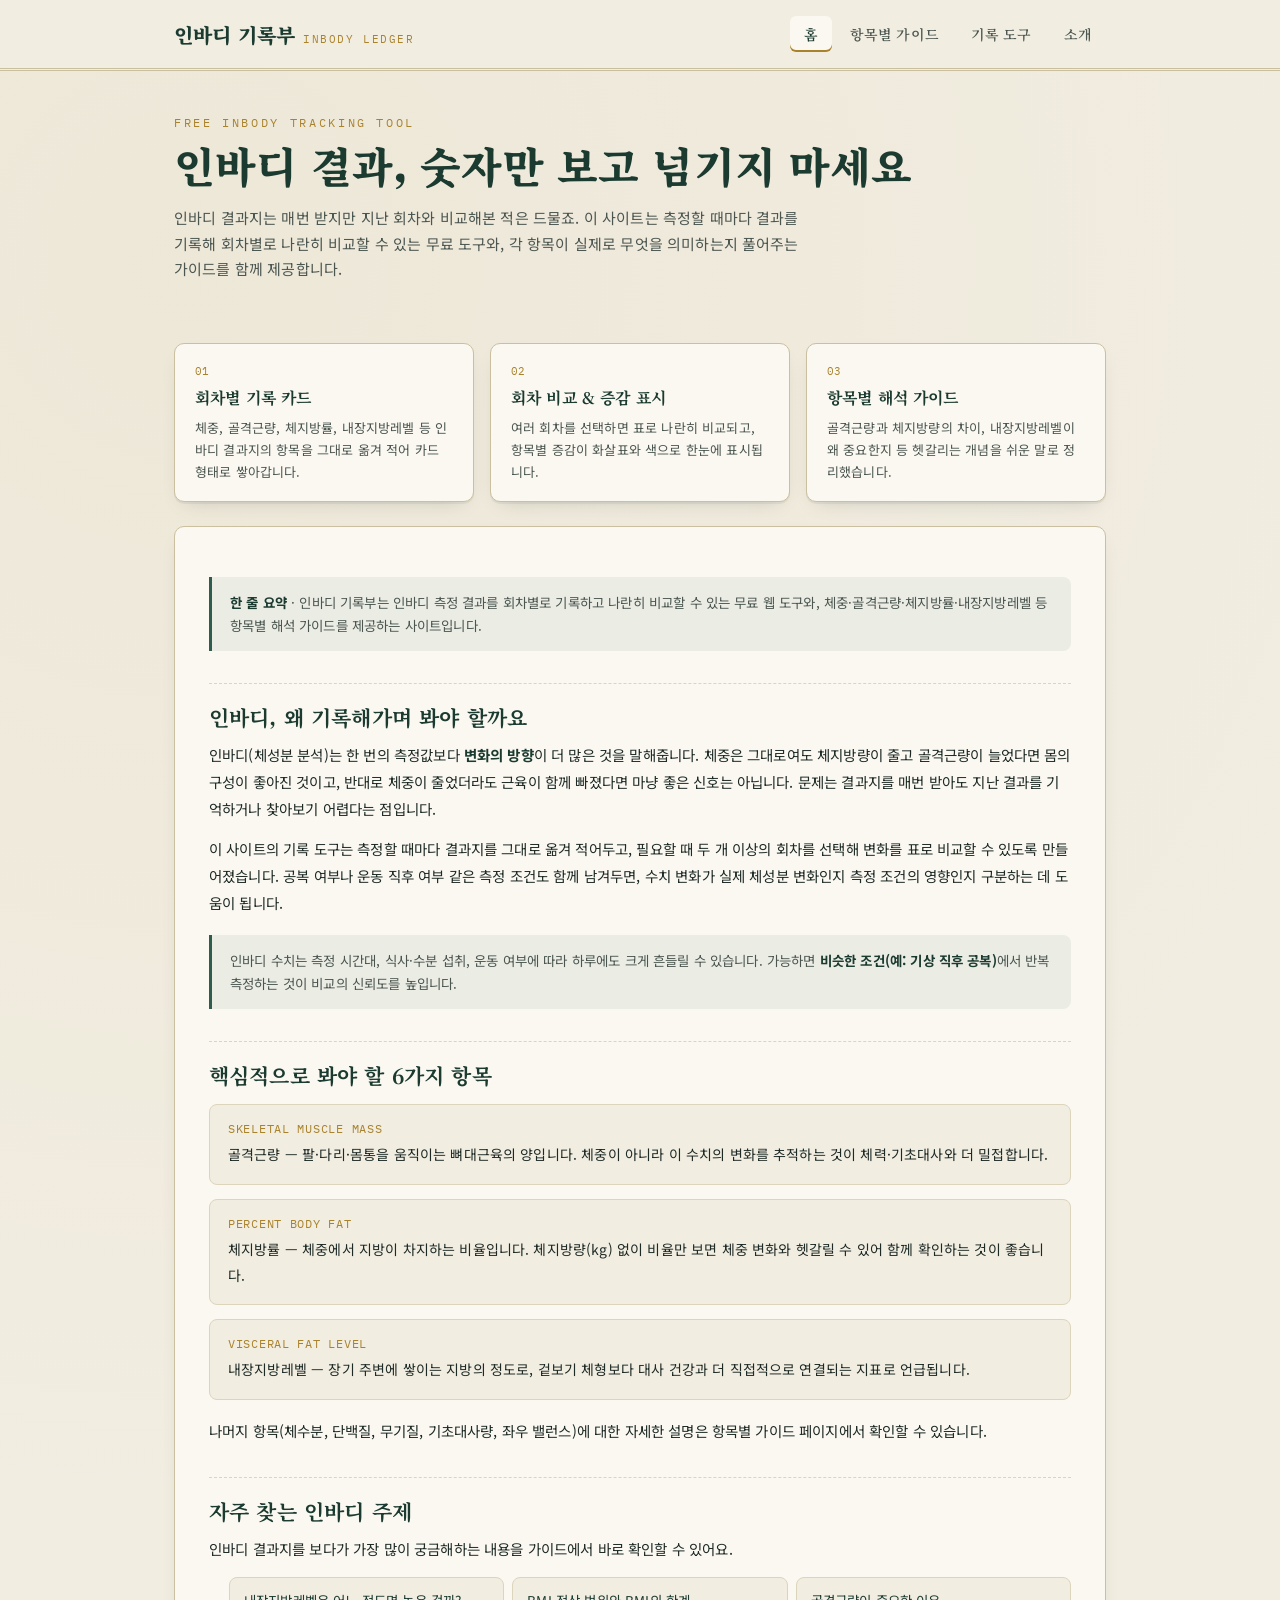
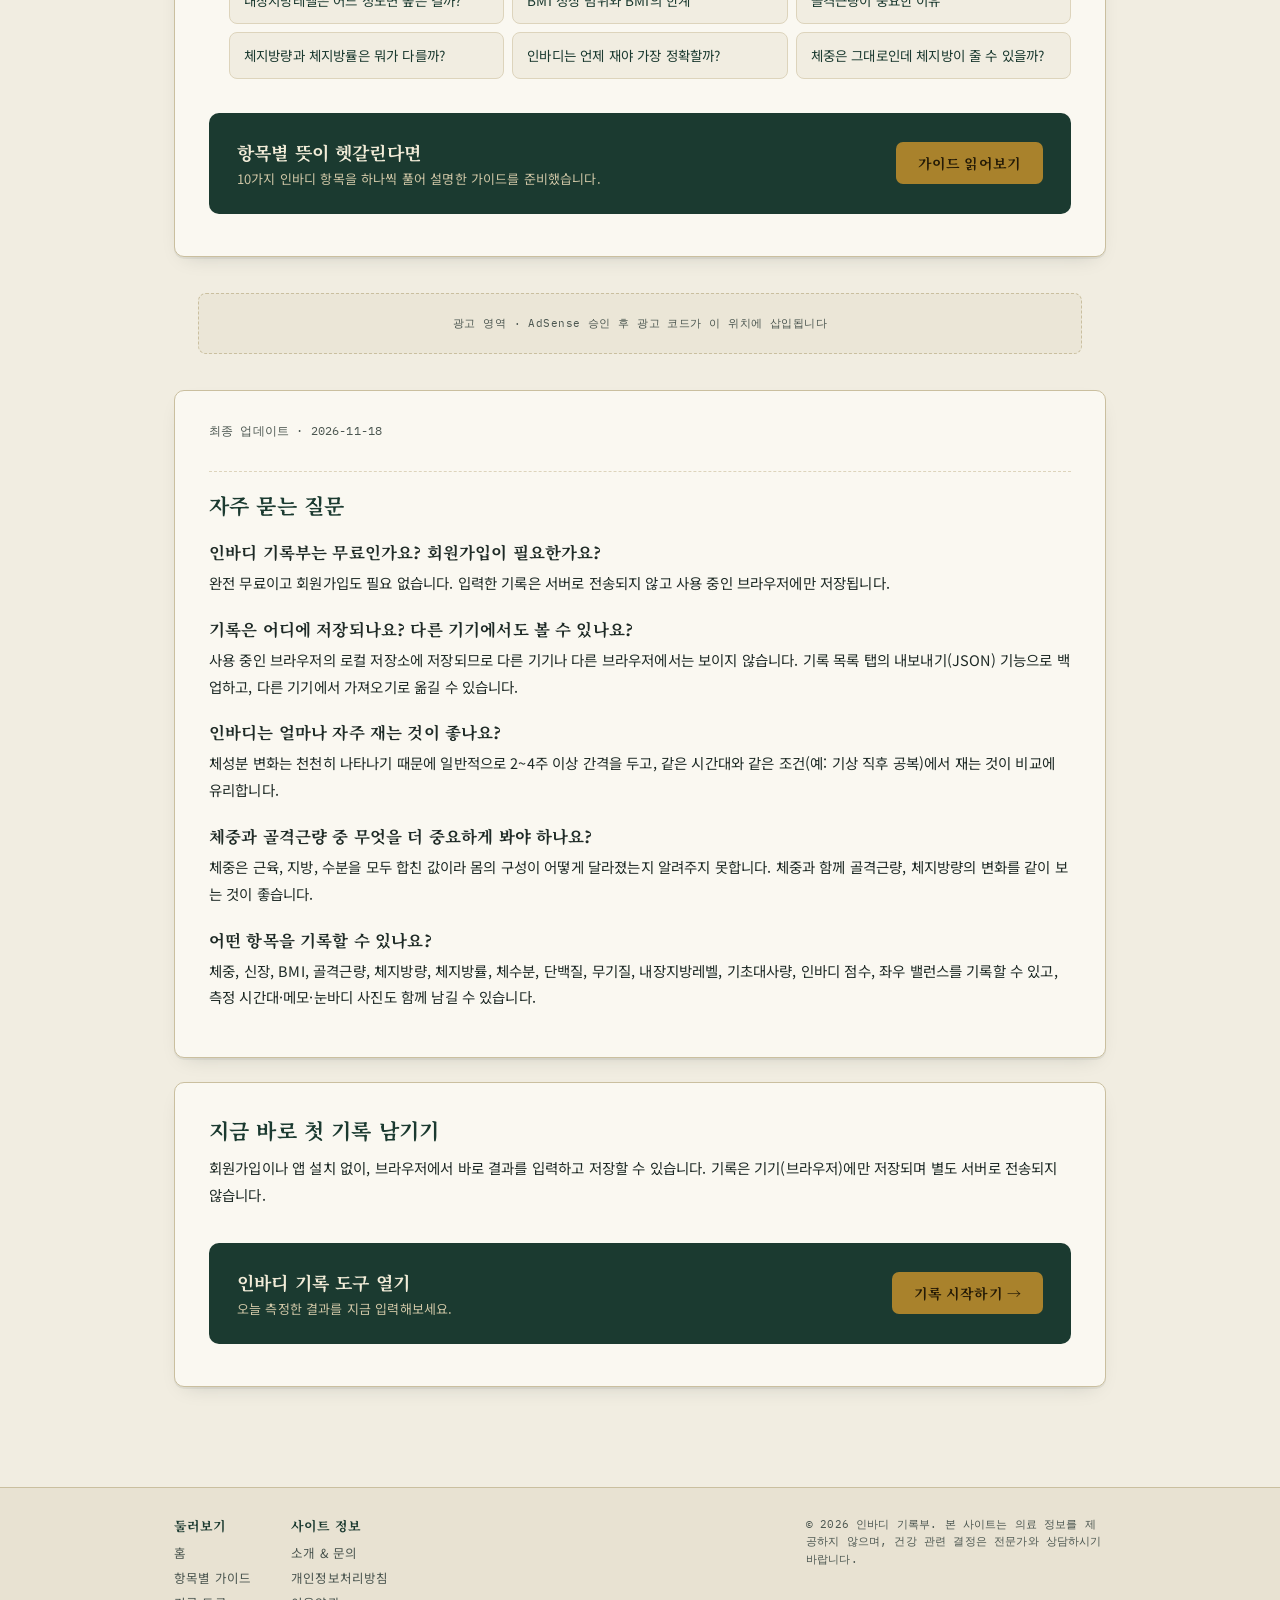
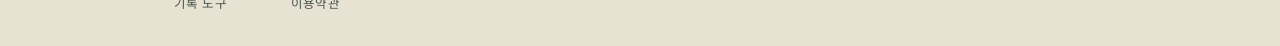
==== commit d5cc4380: "Add files via upload" ====
--- a/index.html
+++ b/index.html
@@ -6,9 +6,27 @@
 <title>인바디 기록부 | 인바디 결과 해석 가이드 &amp; 무료 기록 도구</title>
 <meta name="description" content="인바디 측정 결과를 회차별로 기록하고 비교하는 무료 도구와, 골격근량·체지방률·내장지방레벨 등 인바디 항목을 쉽게 풀어 설명하는 가이드를 제공합니다.">
 <link rel="canonical" href="https://inbody-tracker-vert.vercel.app/">
-<meta property="og:title" content="인바디 기록부 — 인바디 결과 기록 &amp; 해석 가이드">
-<meta property="og:description" content="인바디 측정할 때마다 결과를 기록하고, 회차별로 비교해보세요. 항목별 해석 가이드도 함께 제공합니다.">
+<!-- seo:start -->
+<meta name="robots" content="index,follow,max-image-preview:large,max-snippet:-1,max-video-preview:-1">
+<meta name="theme-color" content="#1b3a30">
+<link rel="icon" href="favicon.ico" sizes="48x48">
+<link rel="icon" href="favicon.svg" type="image/svg+xml">
+<link rel="apple-touch-icon" href="img/apple-touch-icon.png">
+<meta property="og:site_name" content="인바디 기록부">
+<meta property="og:locale" content="ko_KR">
 <meta property="og:type" content="website">
+<meta property="og:title" content="인바디 기록부 | 인바디 결과 해석 가이드 &amp; 무료 기록 도구">
+<meta property="og:description" content="인바디 측정 결과를 회차별로 기록하고 비교하는 무료 도구와, 골격근량·체지방률·내장지방레벨 등 인바디 항목을 쉽게 풀어 설명하는 가이드를 제공합니다.">
+<meta property="og:url" content="https://inbody-tracker-vert.vercel.app/">
+<meta property="og:image" content="https://inbody-tracker-vert.vercel.app/img/og-image.png">
+<meta property="og:image:width" content="1200">
+<meta property="og:image:height" content="630">
+<meta property="og:image:alt" content="인바디 기록부 — 인바디 결과 기록·비교 도구와 항목별 해석 가이드">
+<meta name="twitter:card" content="summary_large_image">
+<meta name="twitter:title" content="인바디 기록부 | 인바디 결과 해석 가이드 &amp; 무료 기록 도구">
+<meta name="twitter:description" content="인바디 측정 결과를 회차별로 기록하고 비교하는 무료 도구와, 골격근량·체지방률·내장지방레벨 등 인바디 항목을 쉽게 풀어 설명하는 가이드를 제공합니다.">
+<meta name="twitter:image" content="https://inbody-tracker-vert.vercel.app/img/og-image.png">
+<!-- seo:end -->
 <meta name="naver-site-verification" content="7c5803e0667ca97e8ee6781f5c3fd69aa331b6ec" />
 <link rel="preconnect" href="https://fonts.googleapis.com">
 <link href="https://fonts.googleapis.com/css2?family=Noto+Serif+KR:wght@500;600;700;900&family=Noto+Sans+KR:wght@400;500;700&family=IBM+Plex+Mono:wght@400;500;600&display=swap" rel="stylesheet">
@@ -142,6 +160,17 @@
     </div>
     <p style="margin-top:18px;">나머지 항목(체수분, 단백질, 무기질, 기초대사량, 좌우 밸런스)에 대한 자세한 설명은 항목별 가이드 페이지에서 확인할 수 있습니다.</p>
 
+    <h2>자주 찾는 인바디 주제</h2>
+    <p>인바디 결과지를 보다가 가장 많이 궁금해하는 내용을 가이드에서 바로 확인할 수 있어요.</p>
+    <ul class="topic-links">
+      <li><a href="guide.html#visceral-fat">내장지방레벨은 어느 정도면 높은 걸까?</a></li>
+      <li><a href="guide.html#bmi">BMI 정상 범위와 BMI의 한계</a></li>
+      <li><a href="guide.html#smm">골격근량이 중요한 이유</a></li>
+      <li><a href="guide.html#body-fat">체지방량과 체지방률은 뭐가 다를까?</a></li>
+      <li><a href="guide.html#faq">인바디는 언제 재야 가장 정확할까?</a></li>
+      <li><a href="guide.html#faq">체중은 그대로인데 체지방이 줄 수 있을까?</a></li>
+    </ul>
+
     <div class="cta-block">
       <div class="cta-text">
         <div class="h">항목별 뜻이 헷갈린다면</div>
@@ -156,7 +185,7 @@
   </div>
 
   <article class="doc" id="faq" style="margin-top:24px;">
-    <div class="updated">최종 업데이트 · 2026-10-24</div>
+    <div class="updated">최종 업데이트 · 2026-11-18</div>
     <h2>자주 묻는 질문</h2>
     <h3>인바디 기록부는 무료인가요? 회원가입이 필요한가요?</h3>
     <p>완전 무료이고 회원가입도 필요 없습니다. 입력한 기록은 서버로 전송되지 않고 사용 중인 브라우저에만 저장됩니다.</p>
--- a/css/style.css
+++ b/css/style.css
@@ -876,3 +876,18 @@
   .grid{ grid-template-columns: repeat(2, 1fr); }
   .field input, .field select, .field textarea{ font-size: 16px; } /* iOS 자동 확대 방지 */
 }
+
+
+/* ===== SEO: 목차 / 주제 링크 ===== */
+nav.toc{ background: var(--paper); border: 1px solid var(--line-soft); border-radius: 8px; padding: 14px 18px; margin: 14px 0 20px; }
+nav.toc .toc-title{ font-family:'Noto Serif KR', serif; font-weight: 700; font-size: 13.5px; color: var(--teal-dark); margin-bottom: 8px; }
+nav.toc ol{ margin: 0; padding-left: 22px; columns: 2; column-gap: 28px; font-size: 13.5px; line-height: 1.9; }
+nav.toc li{ margin: 0; break-inside: avoid; }
+nav.toc a{ color: var(--ink-soft); text-decoration: none; }
+nav.toc a:hover{ color: var(--teal-dark); text-decoration: underline; }
+article.doc h2[id]{ scroll-margin-top: 90px; }
+ul.topic-links{ list-style: none; padding: 0; margin: 0 0 14px; display: grid; grid-template-columns: repeat(auto-fit, minmax(240px, 1fr)); gap: 8px; }
+ul.topic-links li{ margin: 0; }
+ul.topic-links a{ display: block; padding: 10px 14px; border: 1px solid var(--line-soft); border-radius: 8px; background: var(--paper); text-decoration: none; font-size: 13.5px; color: var(--teal-dark); }
+ul.topic-links a:hover{ border-color: var(--brass); }
+@media (max-width: 560px){ nav.toc ol{ columns: 1; } }
